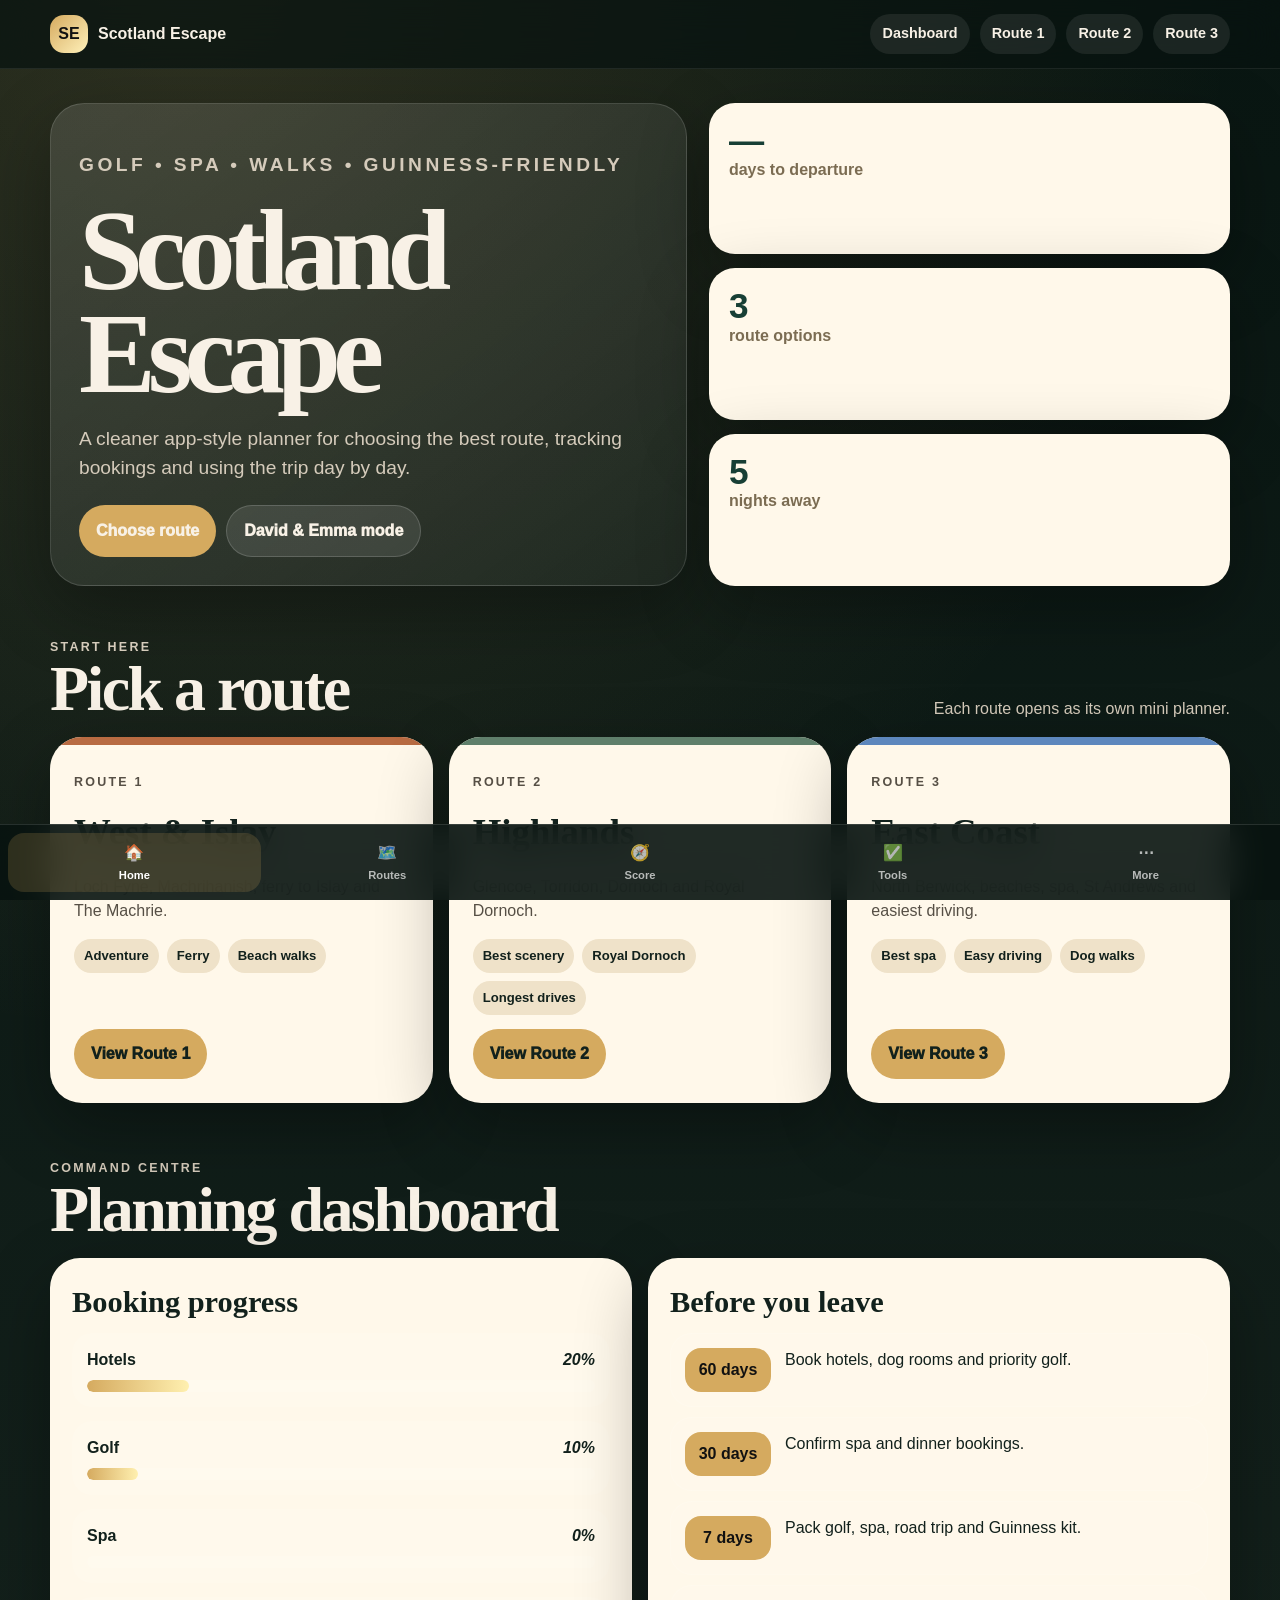
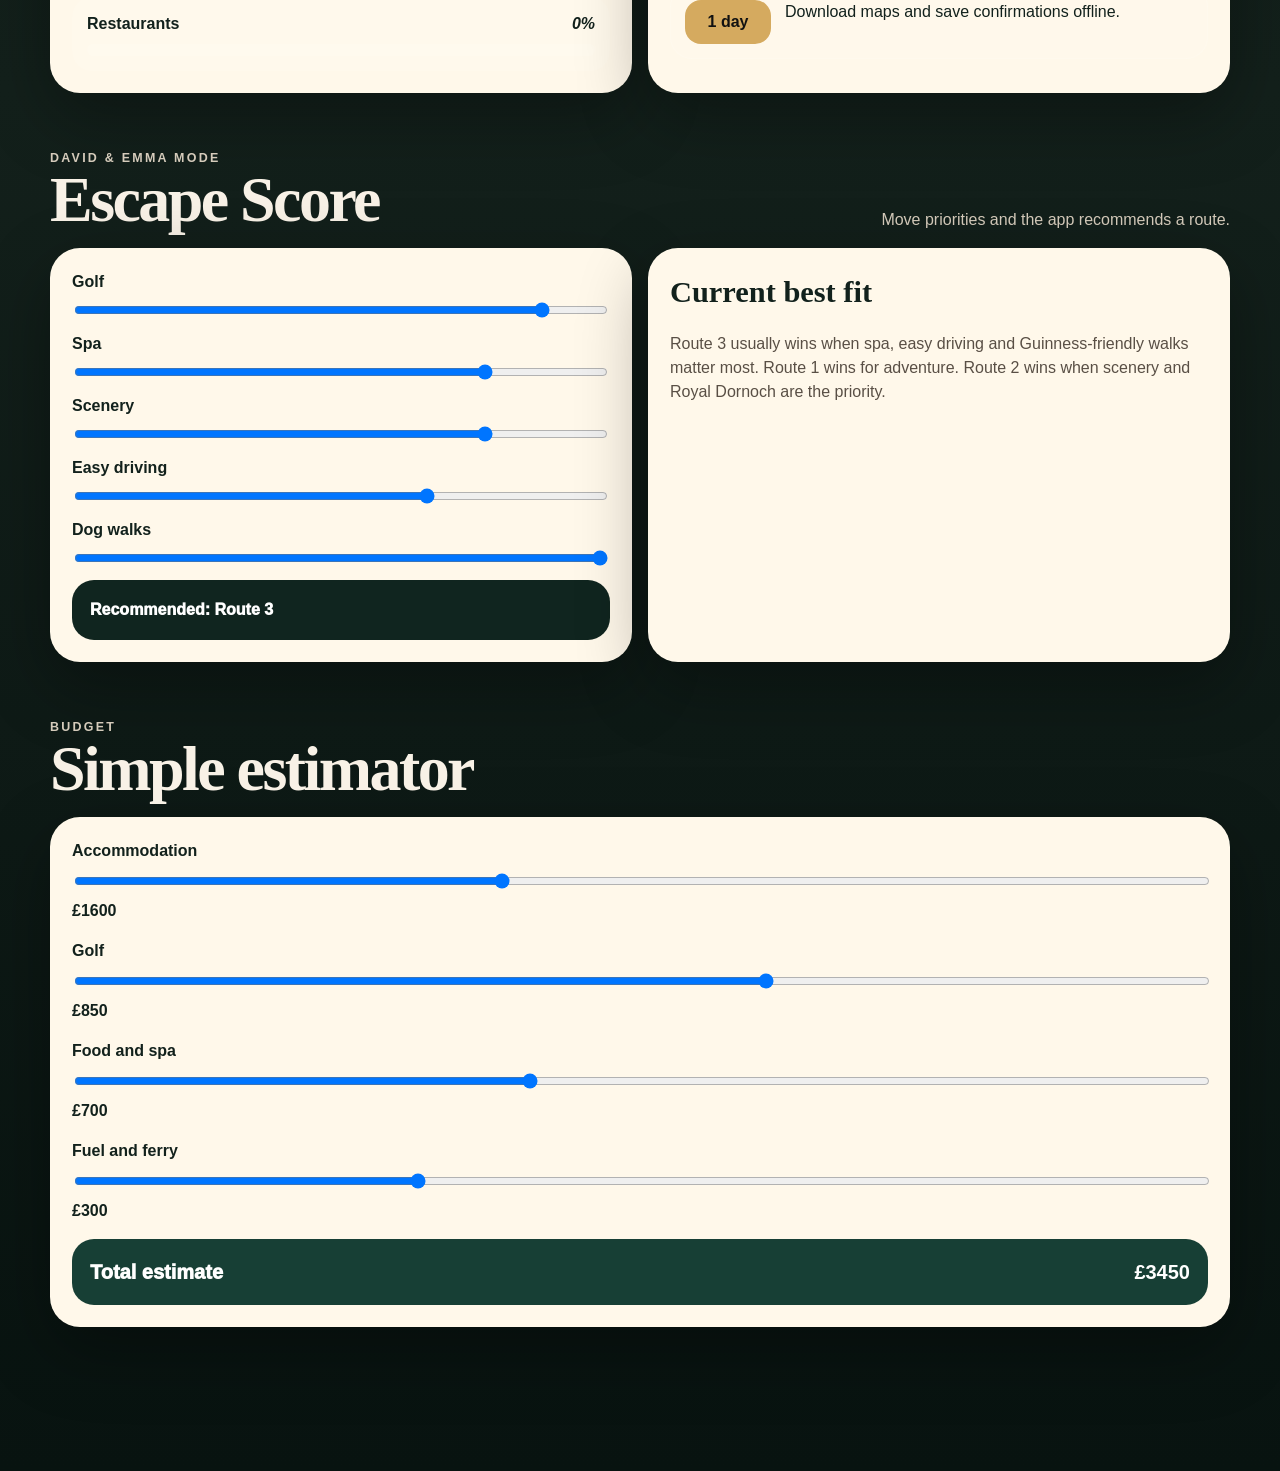
==== v2.html @ a3da4dbe "Add V2 app shell" ====
<!doctype html><html lang="en"><head><meta charset="utf-8"><meta name="viewport" content="width=device-width,initial-scale=1"><title>Scotland Escape V2</title><link rel="stylesheet" href="app-v2.css"></head><body class="v2"><header class="v2-top"><div class="v2-top-inner"><div class="brand"><span class="brand-mark">SE</span><span>Scotland Escape</span></div><nav class="top-links"><a href="v2.html">Dashboard</a><a href="v2-route-1.html">Route 1</a><a href="v2-route-2.html">Route 2</a><a href="v2-route-3.html">Route 3</a></nav></div></header><main class="v2-shell"><section class="v2-hero"><div class="hero-card"><p class="kicker">Golf • Spa • Walks • Guinness-friendly</p><h1>Scotland Escape</h1><p>A cleaner app-style planner for choosing the best route, tracking bookings and using the trip day by day.</p><div class="action-row"><a class="btn" href="#routes">Choose route</a><a class="btn secondary" href="#score">David & Emma mode</a></div></div><aside class="mini-dashboard"><div class="dash-stat"><strong id="daysToGo">—</strong><span>days to departure</span></div><div class="dash-stat"><strong>3</strong><span>route options</span></div><div class="dash-stat"><strong>5</strong><span>nights away</span></div></aside></section><section class="section" id="routes"><div class="section-head"><div><p class="kicker">Start here</p><h2>Pick a route</h2></div><p>Each route opens as its own mini planner.</p></div><div class="route-grid"><article class="route-card west"><div><p class="kicker">Route 1</p><h3>West & Islay</h3><p>Loch Fyne, Machrihanish, ferry to Islay and The Machrie.</p><div class="meta"><span class="chip">Adventure</span><span class="chip">Ferry</span><span class="chip">Beach walks</span></div></div><a class="btn" href="v2-route-1.html">View Route 1</a></article><article class="route-card north"><div><p class="kicker">Route 2</p><h3>Highlands</h3><p>Glencoe, Torridon, Dornoch and Royal Dornoch.</p><div class="meta"><span class="chip">Best scenery</span><span class="chip">Royal Dornoch</span><span class="chip">Longest drives</span></div></div><a class="btn" href="v2-route-2.html">View Route 2</a></article><article class="route-card east"><div><p class="kicker">Route 3</p><h3>East Coast</h3><p>North Berwick, beaches, spa, St Andrews and easiest driving.</p><div class="meta"><span class="chip">Best spa</span><span class="chip">Easy driving</span><span class="chip">Dog walks</span></div></div><a class="btn" href="v2-route-3.html">View Route 3</a></article></div></section><section class="section"><div class="section-head"><div><p class="kicker">Command centre</p><h2>Planning dashboard</h2></div></div><div class="panel-grid"><article class="card"><h3>Booking progress</h3><div class="progress-stack"><div class="progress-row"><span><b>Hotels</b><em>20%</em></span><div class="bar"><i style="width:20%"></i></div></div><div class="progress-row"><span><b>Golf</b><em>10%</em></span><div class="bar"><i style="width:10%"></i></div></div><div class="progress-row"><span><b>Spa</b><em>0%</em></span><div class="bar"><i style="width:0%"></i></div></div><div class="progress-row"><span><b>Restaurants</b><em>0%</em></span><div class="bar"><i style="width:0%"></i></div></div></div></article><article class="card"><h3>Before you leave</h3><div class="timeline"><article><b>60 days</b><span>Book hotels, dog rooms and priority golf.</span></article><article><b>30 days</b><span>Confirm spa and dinner bookings.</span></article><article><b>7 days</b><span>Pack golf, spa, road trip and Guinness kit.</span></article><article><b>1 day</b><span>Download maps and save confirmations offline.</span></article></div></article></div></section><section class="section" id="score"><div class="section-head"><div><p class="kicker">David & Emma mode</p><h2>Escape Score</h2></div><p>Move priorities and the app recommends a route.</p></div><div class="panel-grid"><article class="card scorebox"><label>Golf<input data-score="golf" type="range" min="1" max="10" value="9"></label><label>Spa<input data-score="spa" type="range" min="1" max="10" value="8"></label><label>Scenery<input data-score="scenery" type="range" min="1" max="10" value="8"></label><label>Easy driving<input data-score="driving" type="range" min="1" max="10" value="7"></label><label>Dog walks<input data-score="dog" type="range" min="1" max="10" value="10"></label><div class="recommend" id="recommendation">Recommended: Route 3</div></article><article class="card"><h3>Current best fit</h3><p>Route 3 usually wins when spa, easy driving and Guinness-friendly walks matter most. Route 1 wins for adventure. Route 2 wins when scenery and Royal Dornoch are the priority.</p></article></div></section><section class="section"><div class="section-head"><div><p class="kicker">Budget</p><h2>Simple estimator</h2></div></div><article class="card budget-list"><label>Accommodation<input class="budget" type="range" min="1000" max="2600" value="1600"><span>£1600</span></label><label>Golf<input class="budget" type="range" min="300" max="1200" value="850"><span>£850</span></label><label>Food and spa<input class="budget" type="range" min="300" max="1300" value="700"><span>£700</span></label><label>Fuel and ferry<input class="budget" type="range" min="150" max="650" value="300"><span>£300</span></label><div class="total-pill"><span>Total estimate</span><strong id="budgetTotal">£3450</strong></div></article></section><div class="footer-space"></div></main><nav class="bottom-nav"><a class="active" href="v2.html">🏠<small>Home</small></a><a href="#routes">🗺️<small>Routes</small></a><a href="#score">🧭<small>Score</small></a><a href="features.html">✅<small>Tools</small></a><a href="planning.html">⋯<small>More</small></a></nav><script src="v2.js"></script></body></html>
---- app-v2.css ----
:root{--bg:#081310;--panel:#101f1a;--card:#fff8ea;--text:#f8f1e6;--ink:#12211c;--muted:#d5cbbb;--gold:#d5aa5f;--green:#173f35;--west:#b86b42;--north:#5f7f6b;--east:#5d87bd;--shadow:0 24px 70px rgba(0,0,0,.32)}*{box-sizing:border-box}html{scroll-behavior:smooth}body.v2{margin:0;background:radial-gradient(circle at 15% 0,rgba(213,170,95,.18),transparent 32%),linear-gradient(180deg,#091612,#13201b 55%,#081310);color:var(--text);font-family:-apple-system,BlinkMacSystemFont,'Segoe UI',Roboto,sans-serif;line-height:1.5;min-height:100vh;padding-bottom:86px}.v2 a{color:inherit}.v2-shell{width:min(1180px,calc(100% - 28px));margin:0 auto}.v2-top{position:sticky;top:0;z-index:20;backdrop-filter:blur(18px);background:rgba(8,19,16,.72);border-bottom:1px solid rgba(255,255,255,.08)}.v2-top-inner{width:min(1180px,calc(100% - 28px));margin:0 auto;display:flex;align-items:center;justify-content:space-between;padding:14px 0}.brand{display:flex;gap:10px;align-items:center;font-weight:900}.brand-mark{width:38px;height:38px;border-radius:14px;background:linear-gradient(135deg,var(--gold),#fff1ba);display:grid;place-items:center;color:#111}.top-links{display:flex;gap:10px}.top-links a{padding:9px 12px;border-radius:999px;background:rgba(255,255,255,.08);text-decoration:none;font-weight:800;font-size:.9rem}.v2-hero{padding:34px 0 24px;display:grid;grid-template-columns:1.1fr .9fr;gap:22px;align-items:stretch}.hero-card,.glass-card{background:linear-gradient(145deg,rgba(255,255,255,.12),rgba(255,255,255,.04));border:1px solid rgba(255,255,255,.14);border-radius:34px;box-shadow:var(--shadow);padding:28px}.kicker{color:var(--gold);text-transform:uppercase;letter-spacing:.18em;font-size:.78rem;font-weight:900}.hero-card h1{font-family:Georgia,serif;font-size:clamp(3.2rem,9vw,7.5rem);line-height:.9;letter-spacing:-.07em;margin:.12em 0}.hero-card p{font-size:1.2rem;color:var(--muted);max-width:760px}.action-row{display:flex;gap:10px;flex-wrap:wrap;margin-top:22px}.btn{display:inline-flex;align-items:center;justify-content:center;gap:8px;padding:13px 17px;border-radius:999px;background:var(--gold);color:#111;text-decoration:none;font-weight:950;border:0}.btn.secondary{background:rgba(255,255,255,.1);color:var(--text);border:1px solid rgba(255,255,255,.16)}.mini-dashboard{display:grid;gap:14px}.dash-stat{background:var(--card);color:var(--ink);border-radius:26px;padding:20px;box-shadow:var(--shadow)}.dash-stat strong{display:block;font-size:2.2rem;line-height:1;color:var(--green)}.dash-stat span{font-weight:900;color:#7b6c52}.section{padding:28px 0}.section-head{display:flex;align-items:end;justify-content:space-between;gap:18px;margin-bottom:16px}.section-head h2{font-family:Georgia,serif;font-size:clamp(2rem,5vw,4rem);line-height:1;margin:0;letter-spacing:-.04em}.section-head p{margin:0;color:var(--muted)}.route-grid{display:grid;grid-template-columns:repeat(3,1fr);gap:16px}.route-card{position:relative;overflow:hidden;background:var(--card);color:var(--ink);border-radius:32px;padding:24px;min-height:310px;box-shadow:var(--shadow);display:flex;flex-direction:column;justify-content:space-between}.route-card:before{content:'';position:absolute;inset:0 0 auto;height:8px;background:var(--accent)}.route-card h3{font-family:Georgia,serif;font-size:2.3rem;margin:.2em 0}.route-card p{color:#564f45}.route-card .meta{display:flex;gap:8px;flex-wrap:wrap;margin:14px 0}.chip{border-radius:999px;background:#efe2c9;padding:7px 10px;font-weight:900;font-size:.82rem}.route-card a{align-self:flex-start}.west{--accent:var(--west)}.north{--accent:var(--north)}.east{--accent:var(--east)}.panel-grid{display:grid;grid-template-columns:1fr 1fr;gap:16px}.card{background:var(--card);color:var(--ink);border-radius:30px;padding:22px;box-shadow:var(--shadow)}.card h3{font-family:Georgia,serif;font-size:1.9rem;margin:0 0 8px}.card p{color:#594f45}.timeline{display:grid;gap:10px}.timeline article{display:grid;grid-template-columns:86px 1fr;gap:14px;align-items:start;background:rgba(255,255,255,.08);border:1px solid rgba(255,255,255,.1);border-radius:22px;padding:14px}.timeline b{background:var(--gold);color:#111;border-radius:16px;padding:10px;text-align:center}.progress-stack{display:grid;gap:14px}.progress-row{display:grid;gap:8px;background:rgba(255,255,255,.08);border-radius:20px;padding:15px}.progress-row span{display:flex;justify-content:space-between;font-weight:900}.bar{height:12px;border-radius:999px;background:rgba(255,255,255,.12);overflow:hidden}.bar i{display:block;height:100%;background:linear-gradient(90deg,var(--gold),#fff0b0);border-radius:999px}.budget-list{display:grid;gap:16px}.budget-list label{display:grid;gap:8px;font-weight:900}.budget-list input{width:100%}.total-pill{background:var(--green);color:white;border-radius:22px;padding:18px;display:flex;justify-content:space-between;align-items:center;font-size:1.25rem;font-weight:950}.scorebox{display:grid;gap:12px}.scorebox label{display:grid;gap:6px;font-weight:900}.recommend{background:#10251f;color:#fff;border-radius:22px;padding:18px;font-weight:950}.bottom-nav{position:fixed;left:0;right:0;bottom:0;background:rgba(8,19,16,.9);backdrop-filter:blur(18px);border-top:1px solid rgba(255,255,255,.12);display:grid;grid-template-columns:repeat(5,1fr);padding:8px;z-index:99}.bottom-nav a{display:grid;place-items:center;gap:2px;text-decoration:none;color:rgba(255,255,255,.68);font-weight:850;padding:8px;border-radius:16px}.bottom-nav a.active,.bottom-nav a:hover{background:rgba(213,170,95,.18);color:#fff}.bottom-nav small{font-size:.7rem}.route-page-hero{padding:30px 0}.route-layout{display:grid;grid-template-columns:300px 1fr;gap:18px;align-items:start}.side-nav{position:sticky;top:78px;background:rgba(255,255,255,.08);border:1px solid rgba(255,255,255,.1);border-radius:26px;padding:14px;display:grid;gap:8px}.side-nav a{padding:12px;border-radius:16px;text-decoration:none;font-weight:900;color:var(--text)}.side-nav a:hover{background:rgba(255,255,255,.1)}.map-box{height:420px;background:#dbe6dd;border-radius:28px;overflow:hidden;color:#111}.day-card{display:grid;grid-template-columns:90px 1fr;gap:16px;margin-bottom:12px;background:var(--card);color:var(--ink);border-radius:24px;padding:18px;box-shadow:var(--shadow)}.day-card b{color:var(--gold);font-size:1.1rem}.info-grid{display:grid;grid-template-columns:repeat(3,1fr);gap:14px}.walk-card,.hotel-card{background:var(--card);color:var(--ink);border-radius:24px;padding:18px}.footer-space{height:30px}@media(max-width:900px){.v2-hero,.route-layout,.panel-grid{grid-template-columns:1fr}.route-grid,.info-grid{grid-template-columns:1fr}.top-links{display:none}.side-nav{position:relative;top:auto;grid-template-columns:repeat(2,1fr)}}@media(max-width:560px){.hero-card,.glass-card{padding:22px;border-radius:26px}.dash-stat strong{font-size:1.8rem}.route-card{min-height:auto}.section-head{display:block}.day-card{grid-template-columns:1fr}.side-nav{grid-template-columns:1fr}.bottom-nav small{display:none}}
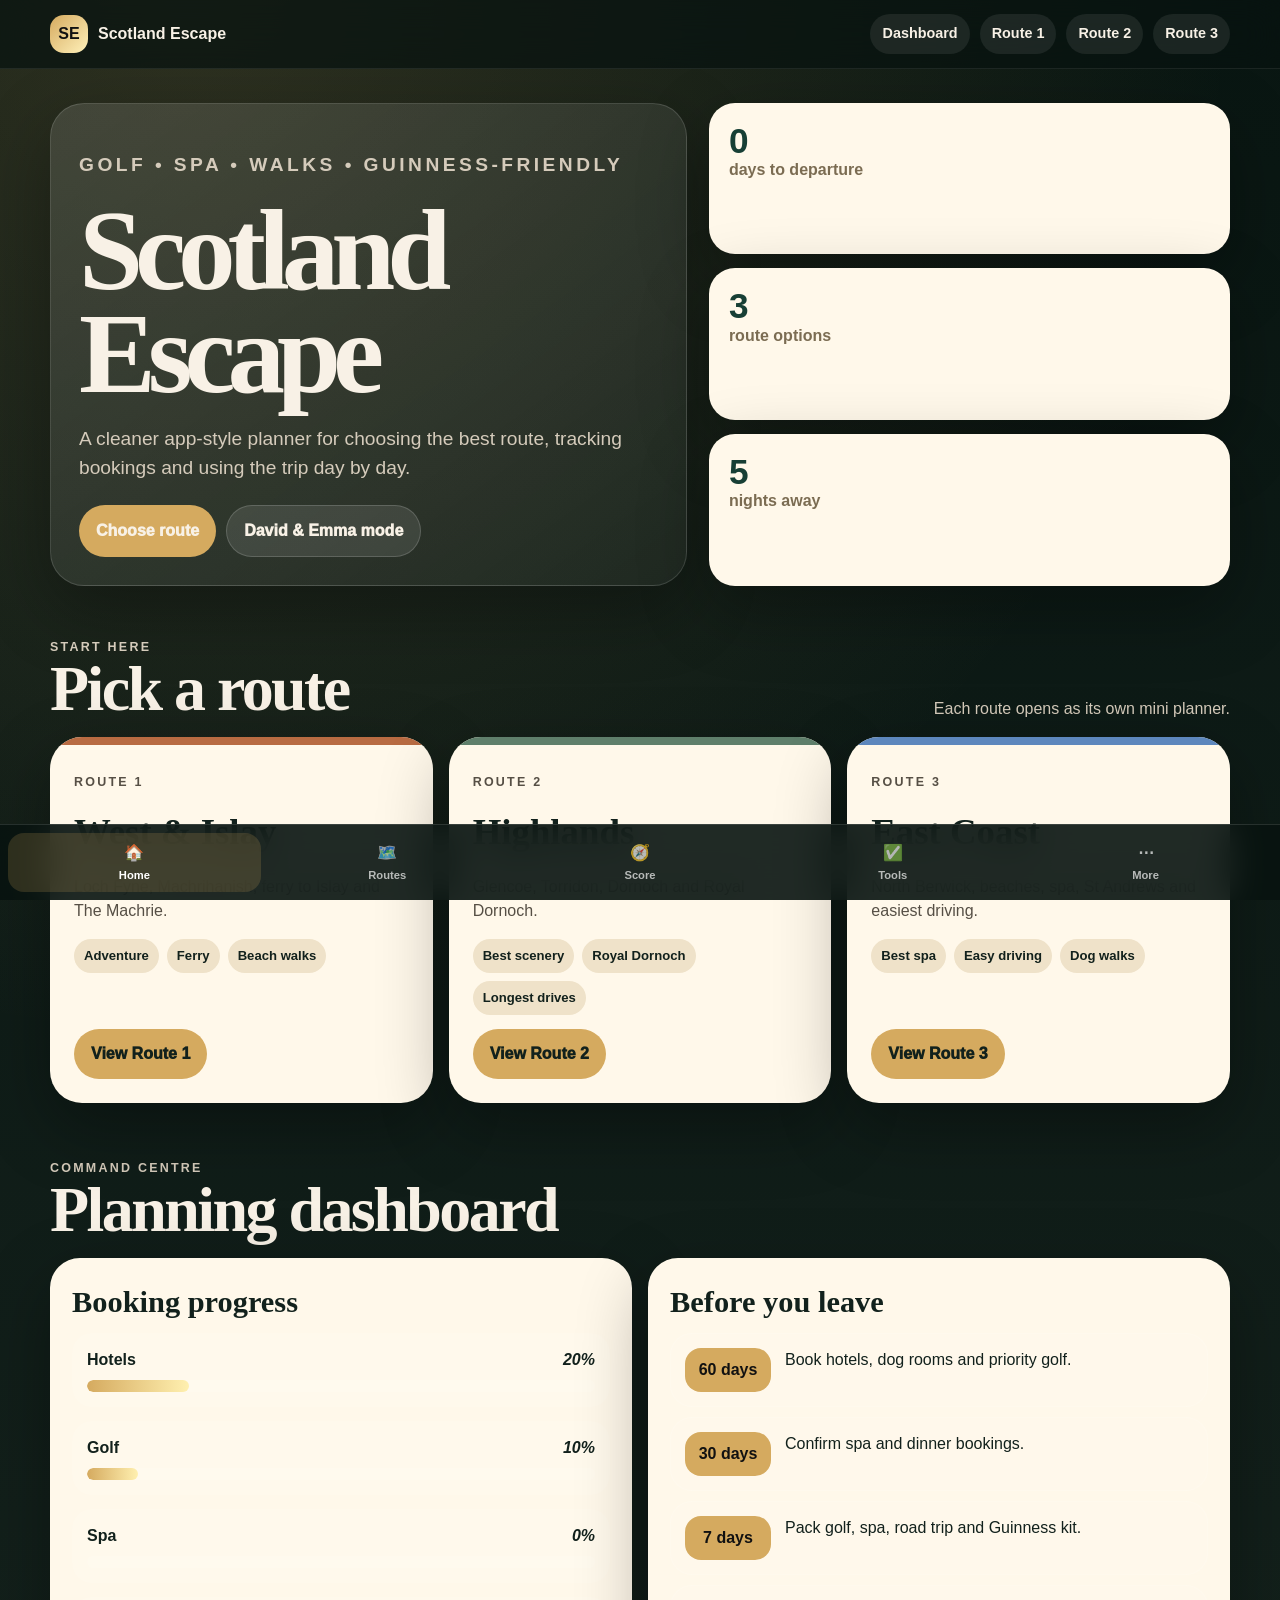
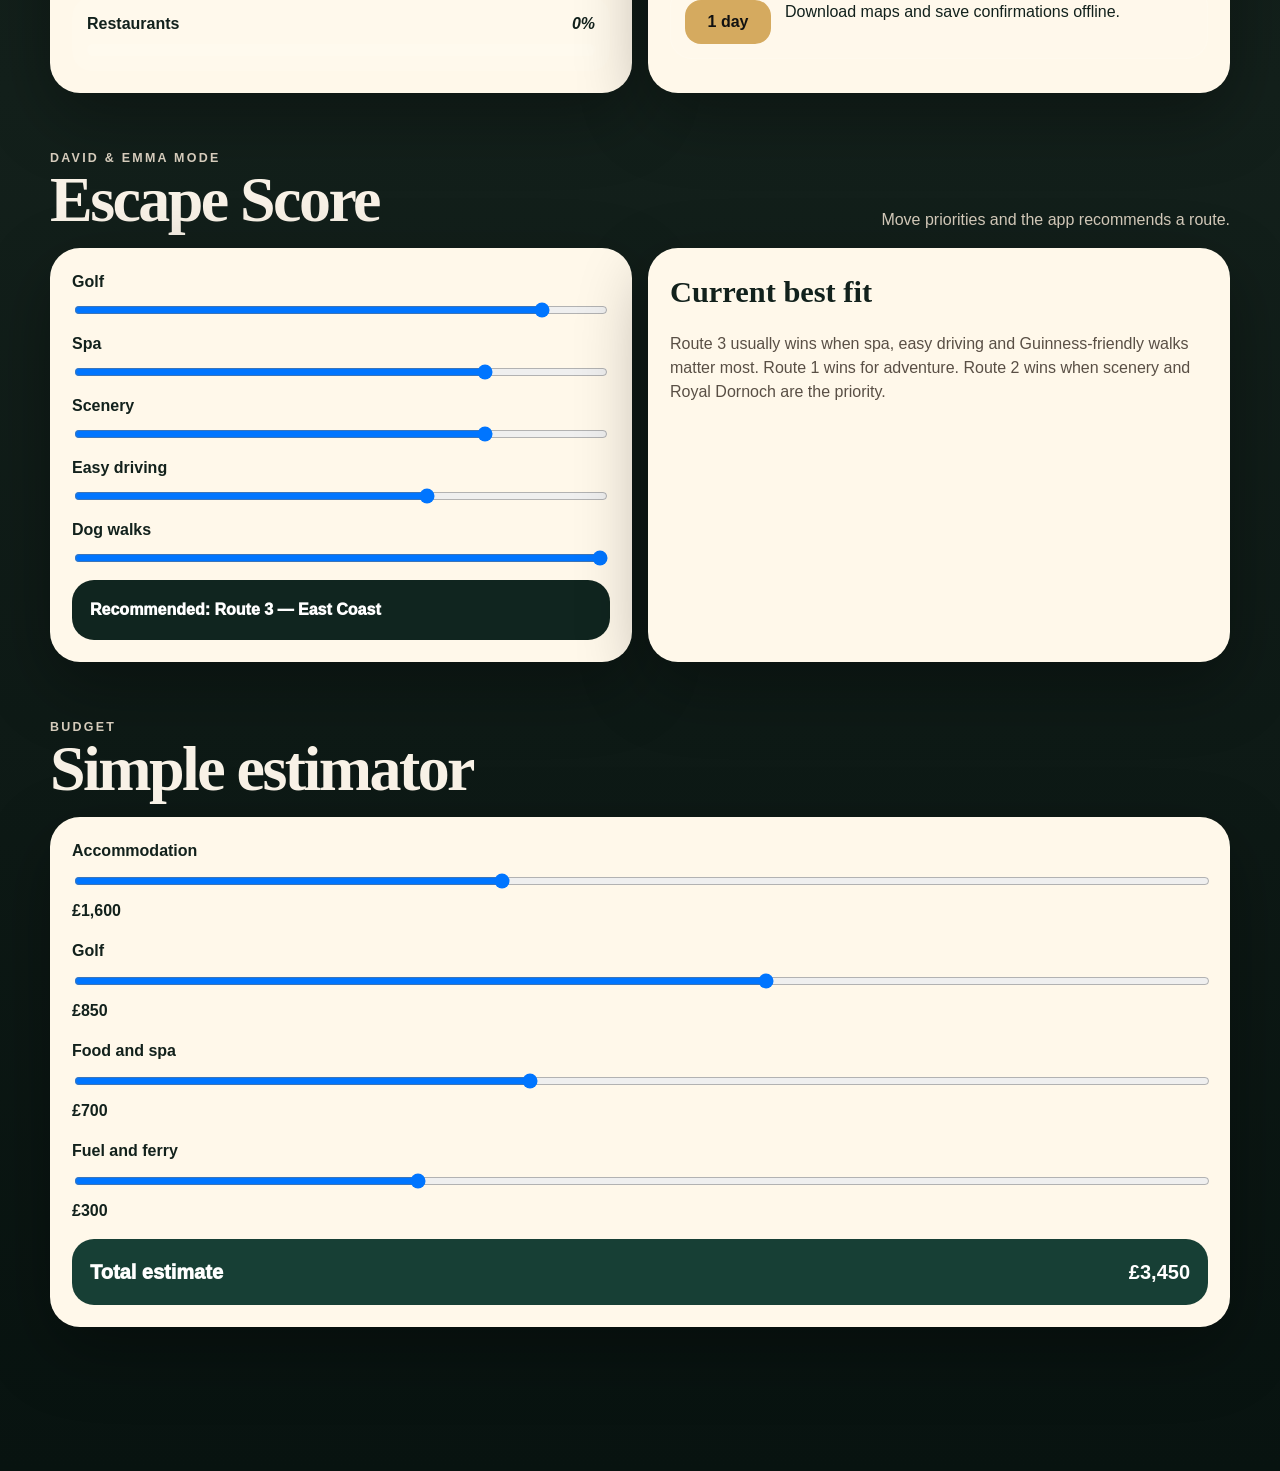
==== commit 4c1af616: "Fix V2 route links" ====
--- a/v2.html
+++ b/v2.html
@@ -1 +1 @@
-<!doctype html><html lang="en"><head><meta charset="utf-8"><meta name="viewport" content="width=device-width,initial-scale=1"><title>Scotland Escape V2</title><link rel="stylesheet" href="app-v2.css"></head><body class="v2"><header class="v2-top"><div class="v2-top-inner"><div class="brand"><span class="brand-mark">SE</span><span>Scotland Escape</span></div><nav class="top-links"><a href="v2.html">Dashboard</a><a href="v2-route-1.html">Route 1</a><a href="v2-route-2.html">Route 2</a><a href="v2-route-3.html">Route 3</a></nav></div></header><main class="v2-shell"><section class="v2-hero"><div class="hero-card"><p class="kicker">Golf • Spa • Walks • Guinness-friendly</p><h1>Scotland Escape</h1><p>A cleaner app-style planner for choosing the best route, tracking bookings and using the trip day by day.</p><div class="action-row"><a class="btn" href="#routes">Choose route</a><a class="btn secondary" href="#score">David & Emma mode</a></div></div><aside class="mini-dashboard"><div class="dash-stat"><strong id="daysToGo">—</strong><span>days to departure</span></div><div class="dash-stat"><strong>3</strong><span>route options</span></div><div class="dash-stat"><strong>5</strong><span>nights away</span></div></aside></section><section class="section" id="routes"><div class="section-head"><div><p class="kicker">Start here</p><h2>Pick a route</h2></div><p>Each route opens as its own mini planner.</p></div><div class="route-grid"><article class="route-card west"><div><p class="kicker">Route 1</p><h3>West & Islay</h3><p>Loch Fyne, Machrihanish, ferry to Islay and The Machrie.</p><div class="meta"><span class="chip">Adventure</span><span class="chip">Ferry</span><span class="chip">Beach walks</span></div></div><a class="btn" href="v2-route-1.html">View Route 1</a></article><article class="route-card north"><div><p class="kicker">Route 2</p><h3>Highlands</h3><p>Glencoe, Torridon, Dornoch and Royal Dornoch.</p><div class="meta"><span class="chip">Best scenery</span><span class="chip">Royal Dornoch</span><span class="chip">Longest drives</span></div></div><a class="btn" href="v2-route-2.html">View Route 2</a></article><article class="route-card east"><div><p class="kicker">Route 3</p><h3>East Coast</h3><p>North Berwick, beaches, spa, St Andrews and easiest driving.</p><div class="meta"><span class="chip">Best spa</span><span class="chip">Easy driving</span><span class="chip">Dog walks</span></div></div><a class="btn" href="v2-route-3.html">View Route 3</a></article></div></section><section class="section"><div class="section-head"><div><p class="kicker">Command centre</p><h2>Planning dashboard</h2></div></div><div class="panel-grid"><article class="card"><h3>Booking progress</h3><div class="progress-stack"><div class="progress-row"><span><b>Hotels</b><em>20%</em></span><div class="bar"><i style="width:20%"></i></div></div><div class="progress-row"><span><b>Golf</b><em>10%</em></span><div class="bar"><i style="width:10%"></i></div></div><div class="progress-row"><span><b>Spa</b><em>0%</em></span><div class="bar"><i style="width:0%"></i></div></div><div class="progress-row"><span><b>Restaurants</b><em>0%</em></span><div class="bar"><i style="width:0%"></i></div></div></div></article><article class="card"><h3>Before you leave</h3><div class="timeline"><article><b>60 days</b><span>Book hotels, dog rooms and priority golf.</span></article><article><b>30 days</b><span>Confirm spa and dinner bookings.</span></article><article><b>7 days</b><span>Pack golf, spa, road trip and Guinness kit.</span></article><article><b>1 day</b><span>Download maps and save confirmations offline.</span></article></div></article></div></section><section class="section" id="score"><div class="section-head"><div><p class="kicker">David & Emma mode</p><h2>Escape Score</h2></div><p>Move priorities and the app recommends a route.</p></div><div class="panel-grid"><article class="card scorebox"><label>Golf<input data-score="golf" type="range" min="1" max="10" value="9"></label><label>Spa<input data-score="spa" type="range" min="1" max="10" value="8"></label><label>Scenery<input data-score="scenery" type="range" min="1" max="10" value="8"></label><label>Easy driving<input data-score="driving" type="range" min="1" max="10" value="7"></label><label>Dog walks<input data-score="dog" type="range" min="1" max="10" value="10"></label><div class="recommend" id="recommendation">Recommended: Route 3</div></article><article class="card"><h3>Current best fit</h3><p>Route 3 usually wins when spa, easy driving and Guinness-friendly walks matter most. Route 1 wins for adventure. Route 2 wins when scenery and Royal Dornoch are the priority.</p></article></div></section><section class="section"><div class="section-head"><div><p class="kicker">Budget</p><h2>Simple estimator</h2></div></div><article class="card budget-list"><label>Accommodation<input class="budget" type="range" min="1000" max="2600" value="1600"><span>£1600</span></label><label>Golf<input class="budget" type="range" min="300" max="1200" value="850"><span>£850</span></label><label>Food and spa<input class="budget" type="range" min="300" max="1300" value="700"><span>£700</span></label><label>Fuel and ferry<input class="budget" type="range" min="150" max="650" value="300"><span>£300</span></label><div class="total-pill"><span>Total estimate</span><strong id="budgetTotal">£3450</strong></div></article></section><div class="footer-space"></div></main><nav class="bottom-nav"><a class="active" href="v2.html">🏠<small>Home</small></a><a href="#routes">🗺️<small>Routes</small></a><a href="#score">🧭<small>Score</small></a><a href="features.html">✅<small>Tools</small></a><a href="planning.html">⋯<small>More</small></a></nav><script src="v2.js"></script></body></html>+<!doctype html><html lang="en"><head><meta charset="utf-8"><meta name="viewport" content="width=device-width,initial-scale=1"><title>Scotland Escape V2</title><link rel="stylesheet" href="app-v2.css"></head><body class="v2"><header class="v2-top"><div class="v2-top-inner"><div class="brand"><span class="brand-mark">SE</span><span>Scotland Escape</span></div><nav class="top-links"><a href="v2.html">Dashboard</a><a href="route-1.html">Route 1</a><a href="route-2.html">Route 2</a><a href="route-3.html">Route 3</a></nav></div></header><main class="v2-shell"><section class="v2-hero"><div class="hero-card"><p class="kicker">Golf • Spa • Walks • Guinness-friendly</p><h1>Scotland Escape</h1><p>A cleaner app-style planner for choosing the best route, tracking bookings and using the trip day by day.</p><div class="action-row"><a class="btn" href="#routes">Choose route</a><a class="btn secondary" href="#score">David & Emma mode</a></div></div><aside class="mini-dashboard"><div class="dash-stat"><strong id="daysToGo">—</strong><span>days to departure</span></div><div class="dash-stat"><strong>3</strong><span>route options</span></div><div class="dash-stat"><strong>5</strong><span>nights away</span></div></aside></section><section class="section" id="routes"><div class="section-head"><div><p class="kicker">Start here</p><h2>Pick a route</h2></div><p>Each route opens as its own mini planner.</p></div><div class="route-grid"><article class="route-card west"><div><p class="kicker">Route 1</p><h3>West & Islay</h3><p>Loch Fyne, Machrihanish, ferry to Islay and The Machrie.</p><div class="meta"><span class="chip">Adventure</span><span class="chip">Ferry</span><span class="chip">Beach walks</span></div></div><a class="btn" href="route-1.html">View Route 1</a></article><article class="route-card north"><div><p class="kicker">Route 2</p><h3>Highlands</h3><p>Glencoe, Torridon, Dornoch and Royal Dornoch.</p><div class="meta"><span class="chip">Best scenery</span><span class="chip">Royal Dornoch</span><span class="chip">Longest drives</span></div></div><a class="btn" href="route-2.html">View Route 2</a></article><article class="route-card east"><div><p class="kicker">Route 3</p><h3>East Coast</h3><p>North Berwick, beaches, spa, St Andrews and easiest driving.</p><div class="meta"><span class="chip">Best spa</span><span class="chip">Easy driving</span><span class="chip">Dog walks</span></div></div><a class="btn" href="route-3.html">View Route 3</a></article></div></section><section class="section"><div class="section-head"><div><p class="kicker">Command centre</p><h2>Planning dashboard</h2></div></div><div class="panel-grid"><article class="card"><h3>Booking progress</h3><div class="progress-stack"><div class="progress-row"><span><b>Hotels</b><em>20%</em></span><div class="bar"><i style="width:20%"></i></div></div><div class="progress-row"><span><b>Golf</b><em>10%</em></span><div class="bar"><i style="width:10%"></i></div></div><div class="progress-row"><span><b>Spa</b><em>0%</em></span><div class="bar"><i style="width:0%"></i></div></div><div class="progress-row"><span><b>Restaurants</b><em>0%</em></span><div class="bar"><i style="width:0%"></i></div></div></div></article><article class="card"><h3>Before you leave</h3><div class="timeline"><article><b>60 days</b><span>Book hotels, dog rooms and priority golf.</span></article><article><b>30 days</b><span>Confirm spa and dinner bookings.</span></article><article><b>7 days</b><span>Pack golf, spa, road trip and Guinness kit.</span></article><article><b>1 day</b><span>Download maps and save confirmations offline.</span></article></div></article></div></section><section class="section" id="score"><div class="section-head"><div><p class="kicker">David & Emma mode</p><h2>Escape Score</h2></div><p>Move priorities and the app recommends a route.</p></div><div class="panel-grid"><article class="card scorebox"><label>Golf<input data-score="golf" type="range" min="1" max="10" value="9"></label><label>Spa<input data-score="spa" type="range" min="1" max="10" value="8"></label><label>Scenery<input data-score="scenery" type="range" min="1" max="10" value="8"></label><label>Easy driving<input data-score="driving" type="range" min="1" max="10" value="7"></label><label>Dog walks<input data-score="dog" type="range" min="1" max="10" value="10"></label><div class="recommend" id="recommendation">Recommended: Route 3</div></article><article class="card"><h3>Current best fit</h3><p>Route 3 usually wins when spa, easy driving and Guinness-friendly walks matter most. Route 1 wins for adventure. Route 2 wins when scenery and Royal Dornoch are the priority.</p></article></div></section><section class="section"><div class="section-head"><div><p class="kicker">Budget</p><h2>Simple estimator</h2></div></div><article class="card budget-list"><label>Accommodation<input class="budget" type="range" min="1000" max="2600" value="1600"><span>£1600</span></label><label>Golf<input class="budget" type="range" min="300" max="1200" value="850"><span>£850</span></label><label>Food and spa<input class="budget" type="range" min="300" max="1300" value="700"><span>£700</span></label><label>Fuel and ferry<input class="budget" type="range" min="150" max="650" value="300"><span>£300</span></label><div class="total-pill"><span>Total estimate</span><strong id="budgetTotal">£3450</strong></div></article></section><div class="footer-space"></div></main><nav class="bottom-nav"><a class="active" href="v2.html">🏠<small>Home</small></a><a href="#routes">🗺️<small>Routes</small></a><a href="#score">🧭<small>Score</small></a><a href="features.html">✅<small>Tools</small></a><a href="planning.html">⋯<small>More</small></a></nav><script src="v2.js"></script></body></html>
